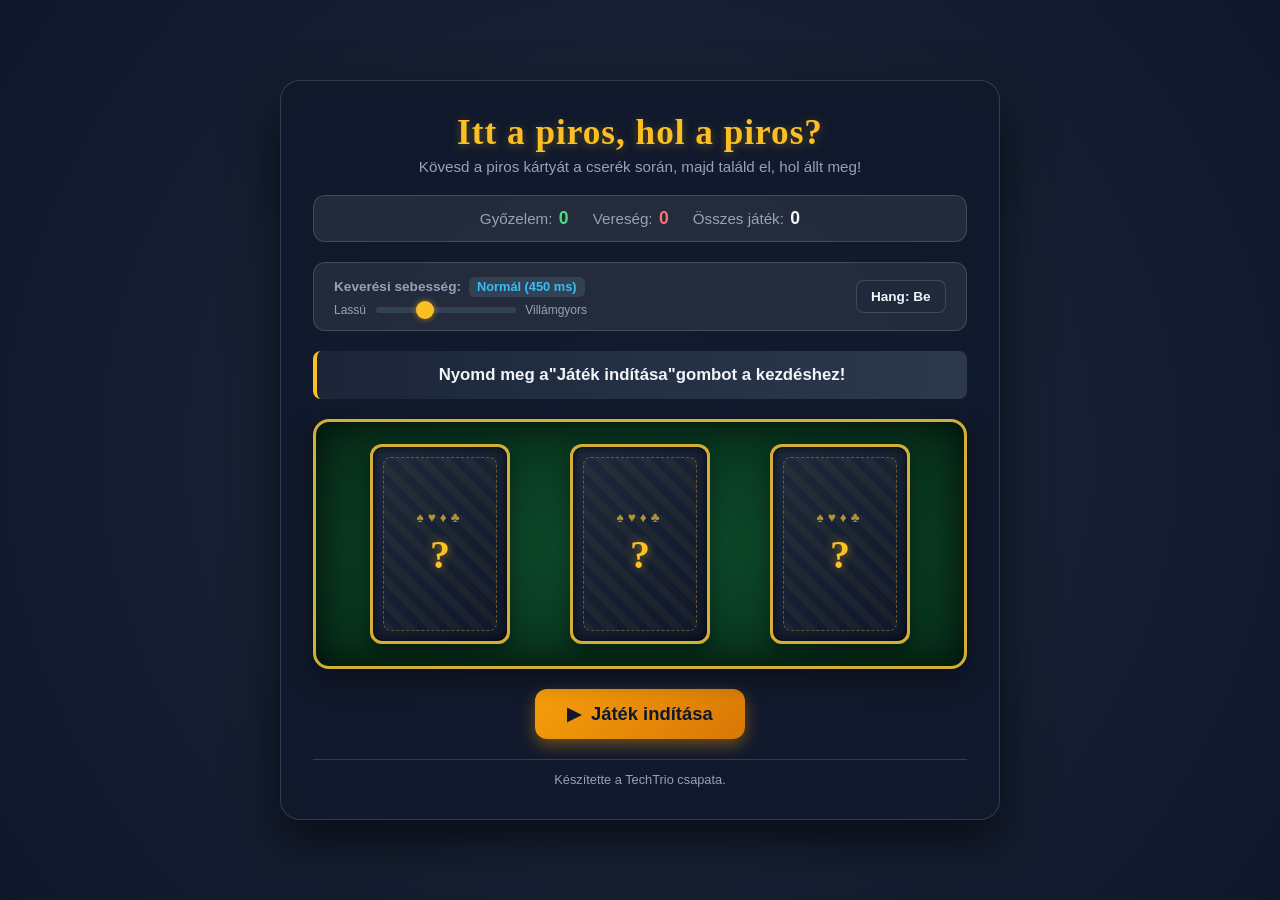
==== 2.feladat/index.html @ 53154e5a "'Vámos Balázs' 'Alex' 'Máté' 'Dávid' mentési pont" ====
<!DOCTYPE html>
<html lang="hu">
<head>
  <meta charset="UTF-8">
  <meta name="viewport" content="width=device-width, initial-scale=1.0">
  <title>Itt a piros, hol a piros? - Kártyajáték</title>
  <link rel="stylesheet" href="style.css">
</head>
<body>

  <div class="game-wrapper">
    <header class="game-header">
      <h1 class="game-title">Itt a piros, hol a piros?</h1>
      <p class="game-subtitle">Kövesd a piros kártyát a cserék során, majd találd el, hol állt meg!</p>
    </header>

    <section class="scoreboard" aria-label="Eredményjelző">
      <div class="score-item">
        <span class="score-label">Győzelem:</span>
        <span class="score-value win" id="winsCount">0</span>
      </div>
      <div class="score-item">
        <span class="score-label">Vereség:</span>
        <span class="score-value loss" id="lossesCount">0</span>
      </div>
      <div class="score-item">
        <span class="score-label">Összes játék:</span>
        <span class="score-value" id="gamesCount">0</span>
      </div>
    </section>

    <section class="controls-panel">
      <div class="control-group">
        <label for="speedRange" class="control-label">
          Keverési sebesség:
          <span class="speed-badge" id="speedLabel">Normál (450 ms)</span>
        </label>
        <div class="slider-container">
          <span class="slider-hint">Lassú</span>
          <input type="range" id="speedRange" min="1" max="4" value="2" step="1">
          <span class="slider-hint">Villámgyors</span>
        </div>
      </div>

      <div class="control-group audio-toggle-group">
        <button id="soundToggleBtn" class="secondary-btn" title="Hang be/ki">
          Hang: Be
        </button>
      </div>
    </section>


    <div class="status-banner" id="statusMessage">
      Nyomd meg a <strong>"Játék indítása"</strong> gombot a kezdéshez!
    </div>


    <main class="table-area">

      <div class="slots-container" id="slotsContainer">
        <div class="card-slot" data-slot="0">
          <span class="slot-marker">1</span>
        </div>
        <div class="card-slot" data-slot="1">
          <span class="slot-marker">2</span>
        </div>
        <div class="card-slot" data-slot="2">
          <span class="slot-marker">3</span>
        </div>
      </div>


      <div class="cards-layer" id="cardsLayer">

        <div class="card red-card" id="card-red" data-color="piros">
          <div class="card-inner">

            <div class="card-face card-front">
              <div class="corner-val top-left">♥ A</div>
              <div class="center-content">
                <span class="big-symbol">♥</span>
                <span class="color-text">PIROS</span>
              </div>
              <div class="corner-val bottom-right">♥ A</div>
            </div>

            <div class="card-face card-back">
              <div class="back-pattern">
                <span class="back-logo">♠♥♦♣</span>
                <span class="back-question">?</span>
              </div>
            </div>
          </div>
        </div>


        <div class="card blue-card" id="card-blue-1" data-color="kék">
          <div class="card-inner">

            <div class="card-face card-front">
              <div class="corner-val top-left">♠ K</div>
              <div class="center-content">
                <span class="big-symbol">♠</span>
                <span class="color-text">KÉK</span>
              </div>
              <div class="corner-val bottom-right">♠ K</div>
            </div>

            <div class="card-face card-back">
              <div class="back-pattern">
                <span class="back-logo">♠♥♦♣</span>
                <span class="back-question">?</span>
              </div>
            </div>
          </div>
        </div>


        <div class="card blue-card" id="card-blue-2" data-color="kék">
          <div class="card-inner">

            <div class="card-face card-front">
              <div class="corner-val top-left">♣ Q</div>
              <div class="center-content">
                <span class="big-symbol">♣</span>
                <span class="color-text">KÉK</span>
              </div>
              <div class="corner-val bottom-right">♣ Q</div>
            </div>

            <div class="card-face card-back">
              <div class="back-pattern">
                <span class="back-logo">♠♥♦♣</span>
                <span class="back-question">?</span>
              </div>
            </div>
          </div>
        </div>
      </div>
    </main>


    <div class="action-panel">
      <button id="startBtn" class="primary-btn">
        <span class="btn-icon">▶</span> Játék indítása
      </button>
    </div>

    <footer class="game-footer">
      <p>Készítette a TechTrio csapata.</p>
    </footer>
  </div>

  <script src="script.js"></script>
</body>
</html>
---- 2.feladat/style.css ----
:root {
  --table-bg: #0d4a2b;
  --table-border: #d4af37;
  --felt-dark: #072e1a;
  --bg-dark: #121820;
  --panel-bg: rgba(255, 255, 255, 0.08);
  --panel-border: rgba(255, 255, 255, 0.15);
  --text-main: #f1f5f9;
  --text-muted: #94a3b8;
  
  --red-color: #dc2626;
  --red-glow: rgba(220, 38, 38, 0.6);
  --blue-color: #2563eb;
  --blue-glow: rgba(37, 99, 235, 0.6);
  --win-color: #22c55e;
  --win-glow: rgba(34, 197, 94, 0.7);


  --card-width: 140px;
  --card-height: 200px;
  

  --swap-speed: 450ms;
}


* {
  box-sizing: border-box;
  margin: 0;
  padding: 0;
}

body {
  font-family: 'Poppins', -apple-system, BlinkMacSystemFont, 'Segoe UI', Roboto, sans-serif;
  background: radial-gradient(circle at center, #1e293b 0%, #0f172a 100%);
  color: var(--text-main);
  min-height: 100vh;
  display: flex;
  justify-content: center;
  align-items: center;
  padding: 1.5rem 1rem;
}

/* Fő játékkeret konténer */
.game-wrapper {
  width: 100%;
  max-width: 720px;
  background: rgba(15, 23, 42, 0.75);
  backdrop-filter: blur(12px);
  border: 1px solid var(--panel-border);
  border-radius: 20px;
  box-shadow: 0 20px 50px rgba(0, 0, 0, 0.6);
  padding: 2rem;
  display: flex;
  flex-direction: column;
  gap: 1.25rem;
}

/* Fejléc */
.game-header {
  text-align: center;
}

.game-title {
  font-family: 'Cinzel', serif;
  font-size: 2.2rem;
  font-weight: 700;
  color: #fbbf24;
  letter-spacing: 1px;
  text-shadow: 0 2px 10px rgba(251, 191, 36, 0.3);
}

.game-subtitle {
  font-size: 0.95rem;
  color: var(--text-muted);
  margin-top: 0.3rem;
}

/* Statisztika / Eredményjelző */
.scoreboard {
  display: flex;
  justify-content: center;
  gap: 1.5rem;
  background: var(--panel-bg);
  border: 1px solid var(--panel-border);
  border-radius: 12px;
  padding: 0.75rem 1.25rem;
}

.score-item {
  font-size: 0.95rem;
  display: flex;
  align-items: center;
  gap: 0.4rem;
}

.score-label {
  color: var(--text-muted);
}

.score-value {
  font-weight: 700;
  font-size: 1.1rem;
}

.score-value.win {
  color: #4ade80;
}

.score-value.loss {
  color: #f87171;
}

/* Beállítások és vezérlősáv */
.controls-panel {
  display: flex;
  flex-wrap: wrap;
  justify-content: space-between;
  align-items: center;
  gap: 1rem;
  background: var(--panel-bg);
  border: 1px solid var(--panel-border);
  border-radius: 12px;
  padding: 0.85rem 1.25rem;
}

.control-group {
  display: flex;
  flex-direction: column;
  gap: 0.4rem;
}

.control-label {
  font-size: 0.85rem;
  font-weight: 600;
  color: var(--text-muted);
  display: flex;
  align-items: center;
  gap: 0.5rem;
}

.speed-badge {
  background: #334155;
  color: #38bdf8;
  font-weight: 600;
  padding: 0.15rem 0.5rem;
  border-radius: 6px;
  font-size: 0.8rem;
}

.slider-container {
  display: flex;
  align-items: center;
  gap: 0.6rem;
}

.slider-hint {
  font-size: 0.75rem;
  color: var(--text-muted);
}

/* Range csúszka stílusa */
input[type="range"] {
  -webkit-appearance: none;
  appearance: none;
  width: 140px;
  height: 6px;
  background: #334155;
  border-radius: 4px;
  outline: none;
  cursor: pointer;
}

input[type="range"]::-webkit-slider-thumb {
  -webkit-appearance: none;
  appearance: none;
  width: 18px;
  height: 18px;
  border-radius: 50%;
  background: #fbbf24;
  cursor: pointer;
  box-shadow: 0 0 6px rgba(251, 191, 36, 0.6);
  transition: transform 0.15s ease;
}

input[type="range"]::-webkit-slider-thumb:hover {
  transform: scale(1.15);
}

/* Másodlagos gomb (pl. Hang) */
.secondary-btn {
  background: #1e293b;
  color: var(--text-main);
  border: 1px solid var(--panel-border);
  padding: 0.5rem 0.9rem;
  border-radius: 8px;
  font-size: 0.85rem;
  font-weight: 600;
  cursor: pointer;
  transition: all 0.2s ease;
}

.secondary-btn:hover {
  background: #334155;
}

/* Állapotjelző / Üzenetsáv */
.status-banner {
  background: linear-gradient(90deg, rgba(30, 41, 59, 0.8), rgba(51, 65, 85, 0.8));
  border-left: 4px solid #fbbf24;
  border-radius: 8px;
  padding: 0.8rem 1.2rem;
  text-align: center;
  font-size: 1.05rem;
  font-weight: 600;
  min-height: 48px;
  display: flex;
  align-items: center;
  justify-content: center;
  transition: all 0.3s ease;
}

.status-banner.win-state {
  border-left-color: var(--win-color);
  background: rgba(34, 197, 94, 0.2);
  color: #86efac;
}

.status-banner.lose-state {
  border-left-color: var(--red-color);
  background: rgba(220, 38, 38, 0.2);
  color: #fca5a5;
}

.status-banner.action-state {
  border-left-color: #38bdf8;
  background: rgba(56, 189, 248, 0.2);
  color: #bae6fd;
}

.table-area {
  position: relative;
  width: 100%;
  height: 250px;
  background: radial-gradient(ellipse at center, var(--table-bg) 0%, var(--felt-dark) 100%);
  border: 3px solid var(--table-border);
  border-radius: 16px;
  box-shadow: inset 0 0 40px rgba(0, 0, 0, 0.7), 0 10px 25px rgba(0, 0, 0, 0.4);
  overflow: hidden;
}

/* A 3 helytartó slot */
.slots-container {
  display: flex;
  justify-content: space-around;
  align-items: center;
  width: 100%;
  height: 100%;
  padding: 0 1.5rem;
}

.card-slot {
  width: var(--card-width);
  height: var(--card-height);
  border: 2px dashed rgba(212, 175, 55, 0.35);
  border-radius: 12px;
  display: flex;
  align-items: center;
  justify-content: center;
  pointer-events: none; /* A kártyák fogadják a kattintást */
}

.slot-marker {
  font-family: 'Cinzel', serif;
  font-size: 2rem;
  font-weight: 700;
  color: rgba(212, 175, 55, 0.25);
  user-select: none;
}

/* A kártyák rétege: az asztallapra helyezve */
.cards-layer {
  position: absolute;
  top: 0;
  left: 0;
  width: 100%;
  height: 100%;
  pointer-events: none;
}

.card {
  position: absolute;
  top: 0;
  left: 0;
  width: var(--card-width);
  height: var(--card-height);
  perspective: 1000px;
  pointer-events: none; /* Alapból tiltva, csak választáskor engedjük */
  user-select: none;
  /* Kártyák mozgásának átmenete a cserék során */
  transition: transform var(--swap-speed) cubic-bezier(0.4, 0, 0.2, 1);
  will-change: transform;
}

/* Belső 3D konténer a megfordításhoz és elemelkedéshez */
.card-inner {
  position: relative;
  width: 100%;
  height: 100%;
  border-radius: 12px;
  transform-style: preserve-3d;
  transition: transform 0.6s cubic-bezier(0.4, 0, 0.2, 1), box-shadow 0.3s ease;
  box-shadow: 0 8px 18px rgba(0, 0, 0, 0.4);
}

/* Lefordított kártya állapota */
.card.flipped .card-inner {
  transform: rotateY(180deg);
}

/* Keverés közbeni 3D íves mozgás effektek:
   A felső kártya kicsit feljebb emelkedik, az alsó lejjebb süllyed */
.card.card-moving-top .card-inner {
  box-shadow: 0 20px 35px rgba(0, 0, 0, 0.6);
  transform: translateY(-20px) scale(1.05);
}

.card.card-moving-bottom .card-inner {
  box-shadow: 0 4px 10px rgba(0, 0, 0, 0.3);
  transform: translateY(20px) scale(0.95);
}

.card.flipped.card-moving-top .card-inner {
  box-shadow: 0 20px 35px rgba(0, 0, 0, 0.6);
  transform: rotateY(180deg) translateY(-20px) scale(1.05);
}

.card.flipped.card-moving-bottom .card-inner {
  box-shadow: 0 4px 10px rgba(0, 0, 0, 0.3);
  transform: rotateY(180deg) translateY(20px) scale(0.95);
}

/* Kártya előlap és hátlap közös tulajdonságai */
.card-face {
  position: absolute;
  width: 100%;
  height: 100%;
  border-radius: 12px;
  backface-visibility: hidden;
  -webkit-backface-visibility: hidden;
  display: flex;
  flex-direction: column;
  justify-content: space-between;
  padding: 0.6rem;
  box-sizing: border-box;
}

/* --- KÁRTYA ELŐLAPOK --- */
.card-front {
  background: #ffffff;
  border: 4px solid #ffffff;
}

/* Piros kártya dizájn */
.card.red-card .card-front {
  color: var(--red-color);
  border-color: #ef4444;
  background: linear-gradient(145deg, #ffffff 60%, #fee2e2 100%);
}

/* Kék kártya dizájn */
.card.blue-card .card-front {
  color: var(--blue-color);
  border-color: #3b82f6;
  background: linear-gradient(145deg, #ffffff 60%, #dbeafe 100%);
}

.corner-val {
  font-size: 1rem;
  font-weight: 700;
  line-height: 1;
}

.corner-val.bottom-right {
  align-self: flex-end;
  transform: rotate(180deg);
}

.center-content {
  display: flex;
  flex-direction: column;
  align-items: center;
  justify-content: center;
}

.big-symbol {
  font-size: 2.8rem;
  line-height: 1;
}

.color-text {
  font-size: 0.95rem;
  font-weight: 700;
  letter-spacing: 2px;
  margin-top: 0.3rem;
}

/* --- KÁRTYA HÁTLAP DIZÁJN --- */
.card-back {
  background: linear-gradient(135deg, #1e293b 0%, #0f172a 100%);
  border: 3px solid #d4af37;
  transform: rotateY(180deg); /* 180 fokkal elforgatva alapból */
  box-shadow: inset 0 0 10px rgba(0, 0, 0, 0.8);
}

.back-pattern {
  width: 100%;
  height: 100%;
  border: 1px dashed rgba(212, 175, 55, 0.4);
  border-radius: 8px;
  display: flex;
  flex-direction: column;
  align-items: center;
  justify-content: center;
  background: repeating-linear-gradient(
    45deg,
    rgba(212, 175, 55, 0.05),
    rgba(212, 175, 55, 0.05) 8px,
    transparent 8px,
    transparent 16px
  );
}

.back-logo {
  font-size: 0.85rem;
  letter-spacing: 4px;
  color: #d4af37;
  opacity: 0.8;
  margin-bottom: 0.4rem;
}

.back-question {
  font-family: 'Cinzel', serif;
  font-size: 2.5rem;
  font-weight: 700;
  color: #fbbf24;
  text-shadow: 0 0 10px rgba(251, 191, 36, 0.5);
}

.card.selectable {
  pointer-events: auto;
  cursor: pointer;
}

.card.selectable:hover .card-inner {
  transform: rotateY(180deg) translateY(-8px) scale(1.03);
  box-shadow: 0 12px 24px rgba(251, 191, 36, 0.4);
}

/* Helyes találat kiemelése */
.card.highlight-correct .card-inner {
  box-shadow: 0 0 25px 6px var(--win-glow);
  outline: 3px solid var(--win-color);
}

/* Hibás találat kiemelése */
.card.highlight-wrong .card-inner {
  box-shadow: 0 0 25px 6px var(--red-glow);
  outline: 3px solid var(--red-color);
}


.action-panel {
  display: flex;
  justify-content: center;
}

.primary-btn {
  background: linear-gradient(135deg, #f59e0b 0%, #d97706 100%);
  color: #0f172a;
  border: none;
  border-radius: 12px;
  padding: 0.85rem 2rem;
  font-family: 'Poppins', sans-serif;
  font-size: 1.15rem;
  font-weight: 700;
  cursor: pointer;
  display: inline-flex;
  align-items: center;
  gap: 0.6rem;
  box-shadow: 0 6px 16px rgba(245, 158, 11, 0.4);
  transition: all 0.2s ease;
}

.primary-btn:hover:not(:disabled) {
  transform: translateY(-2px);
  box-shadow: 0 8px 20px rgba(245, 158, 11, 0.6);
  background: linear-gradient(135deg, #fbbf24 0%, #d97706 100%);
}

.primary-btn:active:not(:disabled) {
  transform: translateY(0);
}

.primary-btn:disabled {
  opacity: 0.5;
  cursor: not-allowed;
  box-shadow: none;
  filter: grayscale(0.5);
}

.btn-icon {
  font-size: 1.1rem;
}

/* Lábléc */
.game-footer {
  text-align: center;
  font-size: 0.8rem;
  color: var(--text-muted);
  border-top: 1px solid var(--panel-border);
  padding-top: 0.75rem;
}

@media (max-width: 600px) {
  :root {
    --card-width: 95px;
    --card-height: 140px;
  }

  .game-wrapper {
    padding: 1.25rem 0.8rem;
    gap: 1rem;
  }

  .game-title {
    font-size: 1.6rem;
  }

  .table-area {
    height: 180px;
  }

  .big-symbol {
    font-size: 1.8rem;
  }

  .color-text {
    font-size: 0.75rem;
  }

  .corner-val {
    font-size: 0.8rem;
  }

  .back-question {
    font-size: 1.8rem;
  }

  .controls-panel {
    flex-direction: column;
    align-items: stretch;
  }

  .slider-container input[type="range"] {
    flex-grow: 1;
  }
}
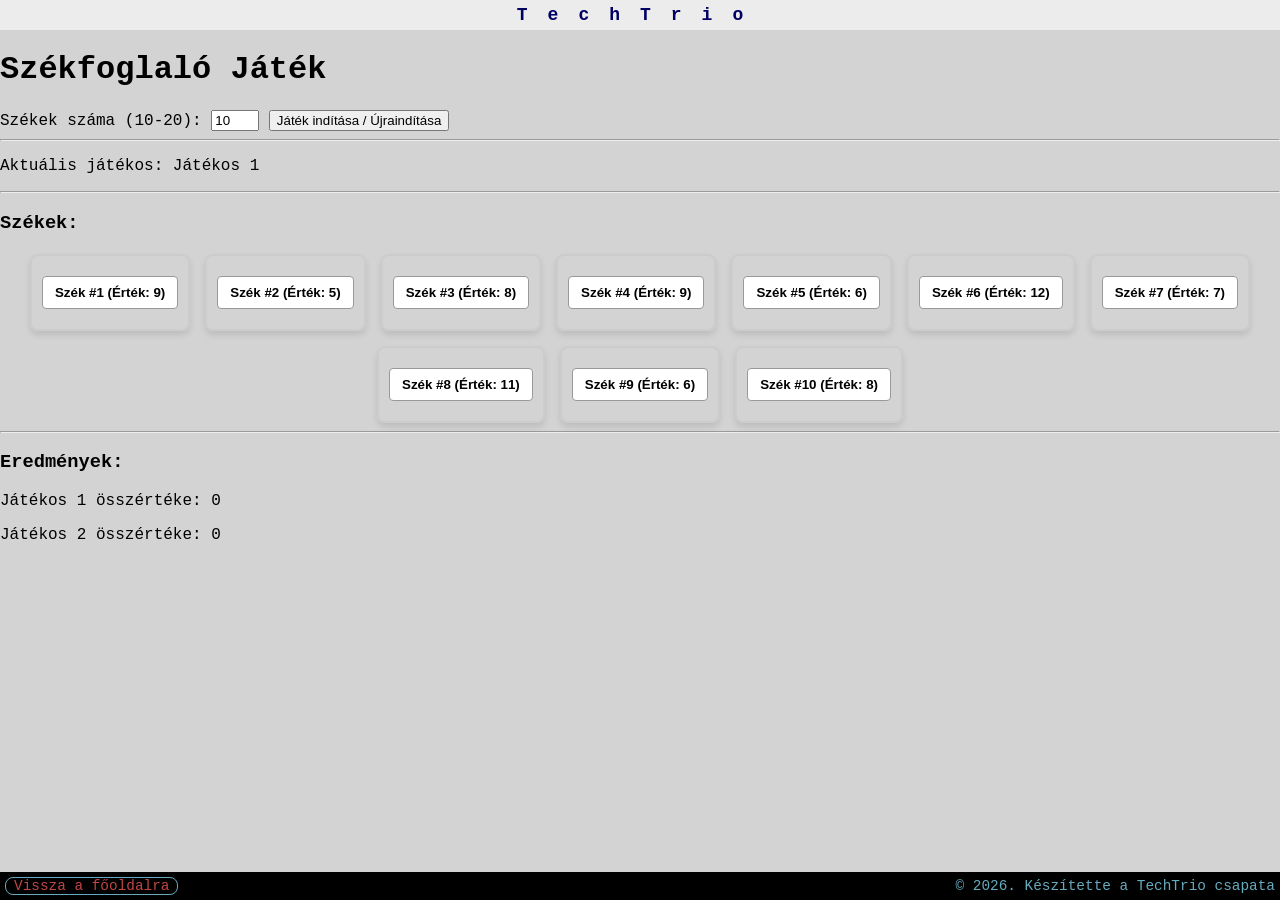
==== commit a6bb7576: "'Vámos Balázs' 'Alex' 'Máté' 'Dávid' mentési pont 2" ====
--- a/2.feladat/index.html
+++ b/2.feladat/index.html
@@ -1,156 +1,50 @@
 <!DOCTYPE html>
 <html lang="hu">
 <head>
-  <meta charset="UTF-8">
-  <meta name="viewport" content="width=device-width, initial-scale=1.0">
-  <title>Itt a piros, hol a piros? - Kártyajáték</title>
-  <link rel="stylesheet" href="style.css">
+    <meta charset="UTF-8">
+    <meta name="viewport" content="width=device-width, initial-scale=1.0">
+    <link rel="icon" type="image/png" href="../img/TT_logo.png">
+    <script src="script2.js" defer></script>
+    <link rel="stylesheet" href="css.css">
+    <link rel="stylesheet" href="../alapstilus.css">
+    <title>2. Távolsági székfoglaló | TechTrio | Bakonyi Bitfaragó online forduló</title>
+    
 </head>
 <body>
+    <div class="techtrio">TechTrio</div>
 
-  <div class="game-wrapper">
-    <header class="game-header">
-      <h1 class="game-title">Itt a piros, hol a piros?</h1>
-      <p class="game-subtitle">Kövesd a piros kártyát a cserék során, majd találd el, hol állt meg!</p>
-    </header>
+    <h1>Székfoglaló Játék</h1>
 
-    <section class="scoreboard" aria-label="Eredményjelző">
-      <div class="score-item">
-        <span class="score-label">Győzelem:</span>
-        <span class="score-value win" id="winsCount">0</span>
-      </div>
-      <div class="score-item">
-        <span class="score-label">Vereség:</span>
-        <span class="score-value loss" id="lossesCount">0</span>
-      </div>
-      <div class="score-item">
-        <span class="score-label">Összes játék:</span>
-        <span class="score-value" id="gamesCount">0</span>
-      </div>
-    </section>
+    <div>
+        <label for="szekszam">Székek száma (10-20): </label>
+        <input type="number" min="10" max="20" value="10" id="szekszam">
+        <button id="startgomb">Játék indítása / Újraindítása</div>
+    </div>
 
-    <section class="controls-panel">
-      <div class="control-group">
-        <label for="speedRange" class="control-label">
-          Keverési sebesség:
-          <span class="speed-badge" id="speedLabel">Normál (450 ms)</span>
-        </label>
-        <div class="slider-container">
-          <span class="slider-hint">Lassú</span>
-          <input type="range" id="speedRange" min="1" max="4" value="2" step="1">
-          <span class="slider-hint">Villámgyors</span>
-        </div>
-      </div>
+    <hr>
 
-      <div class="control-group audio-toggle-group">
-        <button id="soundToggleBtn" class="secondary-btn" title="Hang be/ki">
-          Hang: Be
-        </button>
-      </div>
-    </section>
+    <div id="info">
+        <p id="aktualisjatekos">Aktuális játékos: Játékos 1</p>
+        <p id="status"></p>
+    </div>
+
+    <hr>
+
+    <h3>Székek:</h3>
+    <div id="szekekhelye"></div>
+
+    <hr>
+
+    <h3>Eredmények:</h3>
+    <p id="P1pontok">Játékos 1 összértéke: 0</p>
+    <p id="P2pontok">Játékos 2 összértéke: 0</p>
+    <p id="jatekvege"></p>
 
 
-    <div class="status-banner" id="statusMessage">
-      Nyomd meg a <strong>"Játék indítása"</strong> gombot a kezdéshez!
-    </div>
+    <footer class="feladat-lablec">
+        <a class="fooldal-gomb" href="../index.html">Vissza a főoldalra</a>
+        <span>© 2026. Készítette a TechTrio csapata</span>
+    </footer>
 
-
-    <main class="table-area">
-
-      <div class="slots-container" id="slotsContainer">
-        <div class="card-slot" data-slot="0">
-          <span class="slot-marker">1</span>
-        </div>
-        <div class="card-slot" data-slot="1">
-          <span class="slot-marker">2</span>
-        </div>
-        <div class="card-slot" data-slot="2">
-          <span class="slot-marker">3</span>
-        </div>
-      </div>
-
-
-      <div class="cards-layer" id="cardsLayer">
-
-        <div class="card red-card" id="card-red" data-color="piros">
-          <div class="card-inner">
-
-            <div class="card-face card-front">
-              <div class="corner-val top-left">♥ A</div>
-              <div class="center-content">
-                <span class="big-symbol">♥</span>
-                <span class="color-text">PIROS</span>
-              </div>
-              <div class="corner-val bottom-right">♥ A</div>
-            </div>
-
-            <div class="card-face card-back">
-              <div class="back-pattern">
-                <span class="back-logo">♠♥♦♣</span>
-                <span class="back-question">?</span>
-              </div>
-            </div>
-          </div>
-        </div>
-
-
-        <div class="card blue-card" id="card-blue-1" data-color="kék">
-          <div class="card-inner">
-
-            <div class="card-face card-front">
-              <div class="corner-val top-left">♠ K</div>
-              <div class="center-content">
-                <span class="big-symbol">♠</span>
-                <span class="color-text">KÉK</span>
-              </div>
-              <div class="corner-val bottom-right">♠ K</div>
-            </div>
-
-            <div class="card-face card-back">
-              <div class="back-pattern">
-                <span class="back-logo">♠♥♦♣</span>
-                <span class="back-question">?</span>
-              </div>
-            </div>
-          </div>
-        </div>
-
-
-        <div class="card blue-card" id="card-blue-2" data-color="kék">
-          <div class="card-inner">
-
-            <div class="card-face card-front">
-              <div class="corner-val top-left">♣ Q</div>
-              <div class="center-content">
-                <span class="big-symbol">♣</span>
-                <span class="color-text">KÉK</span>
-              </div>
-              <div class="corner-val bottom-right">♣ Q</div>
-            </div>
-
-            <div class="card-face card-back">
-              <div class="back-pattern">
-                <span class="back-logo">♠♥♦♣</span>
-                <span class="back-question">?</span>
-              </div>
-            </div>
-          </div>
-        </div>
-      </div>
-    </main>
-
-
-    <div class="action-panel">
-      <button id="startBtn" class="primary-btn">
-        <span class="btn-icon">▶</span> Játék indítása
-      </button>
-    </div>
-
-    <footer class="game-footer">
-      <p>Készítette a TechTrio csapata.</p>
-    </footer>
-  </div>
-
-  <script src="script.js"></script>
 </body>
-</html>
+</html>
--- a/2.feladat/css.css
+++ b/2.feladat/css.css
@@ -0,0 +1,57 @@
+#szekekhelye {
+    display: flex;
+    flex-wrap: wrap;
+    gap: 15px;
+    justify-content: center;
+    margin-top: 20px;
+}
+
+/* Maga a szék alakú/hátterű doboz */
+.szekdoboz {
+    /* Helyettesíthetsz saját kép URL-lel is: url('szek_ikon.png') */
+    background-image: linear-gradient(135deg, #e0e0e0, #f5f5f5);
+    background-image: url();
+    border: 2px solid #ccc;
+    border-radius: 8px;
+    padding: 20px 10px;
+    text-align: center;
+    box-shadow: 0 4px 6px rgba(0, 0, 0, 0.1);
+    transition: transform 0.2s ease;
+}
+
+.szekdoboz:hover {
+    transform: translateY(-3px);
+}
+
+/* A dobozban lévő gomb formázása, hogy átlátszóbb és szebb legyen */
+.szekdoboz button {
+    background-color: #ffffff;
+    border: 1px solid #999;
+    padding: 8px 12px;
+    border-radius: 4px;
+    cursor: pointer;
+    font-weight: bold;
+}
+
+.szekdoboz button:disabled {
+    background-color: #e0e0e0;
+    color: #666;
+    cursor: not-allowed;
+}
+
+/* Opcionális színek a foglaltság szerint a dobozon */
+.szekdoboz.foglaltp1 {
+    border-color: rgb(0, 199, 0);
+    background-color: rgba(27, 219, 65, 0.308);
+    /* background-color: #ffe3e3; */
+}
+
+.szekdoboz.foglaltp2 {
+    border-color: #4dabf7;
+    background-color: #e7f5ff;
+}
+
+.szekdoboz.tiltott {
+    opacity: 0.6;
+    filter: grayscale(80%);
+}
--- a/alapstilus.css
+++ b/alapstilus.css
@@ -0,0 +1,74 @@
+body {
+    margin: 0;
+    background-color: lightgray;
+    color: black;
+    font-family: 'Courier New', Courier, monospace;
+}
+
+
+/* fejléc */
+.techtrio{
+    text-align: center; 
+    position: sticky;
+    top: 0;
+    left: 0;
+    z-index: 1000;
+    padding: 5px;
+    animation: letterAnim 1500ms forwards;
+    animation-delay: 1s;
+    font-size: large;
+    font-weight: bold;
+    color: rgb(0, 0, 99, 0);
+    background-color: rgb(236, 236, 236);
+}
+/* /fejléc */
+
+
+/* vissza gomb bal alul */
+.feladat-lablec {
+    position: fixed;
+    z-index: 1000;
+    right: 0;
+    bottom: 0;
+    left: 0;
+    display: flex;
+    align-items: center;
+    justify-content: space-between;
+    gap: 12px;
+    padding: 5px;
+    background-color: #000000;
+    color: #66aabe;
+    font-size: 0.9rem;
+}
+
+.fooldal-gomb {
+    display: inline-block;
+    padding: 0 8px;
+    border: 1px solid #66aabe;
+    border-radius: 8px;
+    color: #c04646;
+    text-decoration: none;
+}
+
+.fooldal-gomb:hover {
+    background-color: #0f282e;
+}
+
+.fooldal-gomb:focus-visible {
+    outline: 2px solid white;
+    outline-offset: 2px;
+}
+/* /vissza gomb bal alul */
+
+/* fejléc szöveg animáció */
+@keyframes letterAnim {
+    0% {
+        letter-spacing: -0.5em;
+        color: rgb(0, 0, 99, 0);
+    }
+    100% {
+        letter-spacing: 20px;
+        color: rgb(0, 0, 99, 1);
+    }
+}
+/* /fejléc szöveg animáció */
